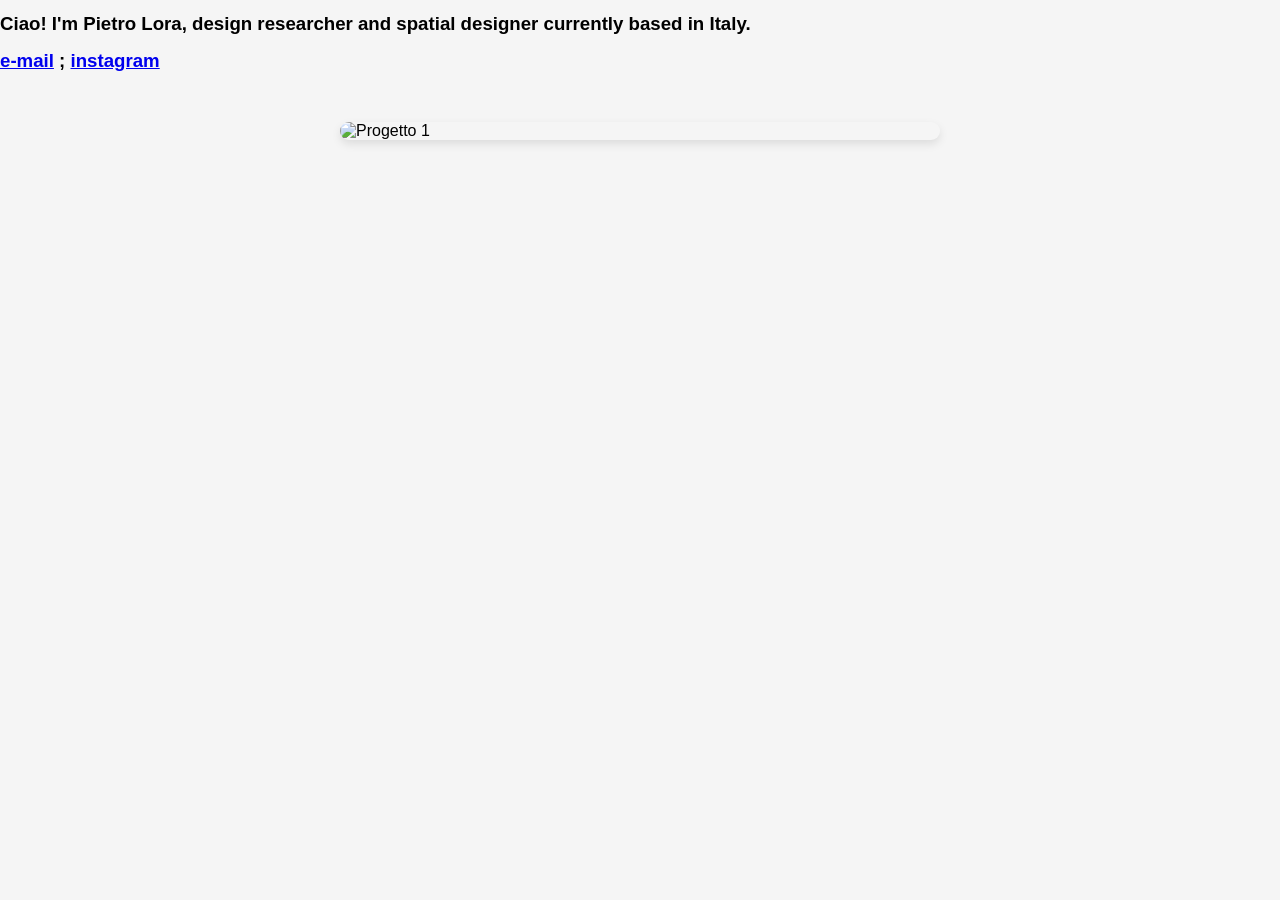
==== index.html @ 7b5fed61 "Update index.html" ====
<!DOCTYPE html>
<html lang="it">
<head>
  <meta charset="UTF-8">
  <title>Pietro Lora – Design Research </title>
  <style>
    @font-face {
      font-family: 'Windsor_Regular';
      src: url('fonts/Windsor_Regular.woff2') format('woff2'),
           url('fonts/Windsor_Regular.woff') format('woff'),
           url('fonts/Windsor_Regular.ttf') format('truetype');
      font-weight: normal;
      font-style: normal;
    }
    body {
      font-family: 'Windsor_Regular', sans-serif;
    }
    h1 {
      font-size: 14pt;
    }
      h2 {
      font-size: 14pt;
    }
  </style>
  <link rel="stylesheet" href="style.css">
</head>
<body>

  <header>
    <h1>Ciao! I'm Pietro Lora, design researcher and spatial designer currently based in Italy. </h1>
      <h2> <a href="mailto:pietrolora24@gmail.com">e-mail</a> ; <a href="https://www.instagram.com/pietro.lora_/" target="_blank">instagram</a> </h2>
  </header>

  <div class="carousel">
    <img src="img/immagine1.jpg" alt="Progetto 1" class="slide active">
    <img src="img/immagine2.jpg" alt="Progetto 2" class="slide">
    <img src="img/immagine3.jpg" alt="Progetto 3" class="slide">
    <img src="img/immagine4.jpg" alt="Progetto 4" class="slide">
    <img src="img/immagine5.jpg" alt="Progetto 5" class="slide">
    <img src="img/immagine6.jpg" alt="Progetto 6" class="slide">
    <img src="img/immagine7.jpg" alt="Progetto 7" class="slide">
    <img src="img/immagine8.jpg" alt="Progetto 8" class="slide">
    <img src="img/immagine9.jpg" class="slide">
  </div>


  <script>
    let current = 0;
    const slides = document.querySelectorAll('.slide');
    const total = slides.length;

    setInterval(() => {
      slides[current].classList.remove('active');
      current = (current + 1) % total;
      slides[current].classList.add('active');
    }, 3000);
  </script>
</body>
</html>
---- style.css ----
body {
  font-family: sans-serif;
  margin: 0;
  padding: 0;
  background: #f5f5f5;
}

.carousel {
  position: relative;
  width: 80%;
  max-width: 600px;
  margin: 50px auto;
  overflow: hidden;
  border-radius: 10px;
  box-shadow: 0 4px 10px rgba(0,0,0,0.1);
}

.slide {
  display: none;
  width: 100%;
}

.slide.active {
  display: block;
}

.prev, .next {
  position: absolute;
  top: 50%;
  transform: translateY(-50%);
  background: rgba(0,0,0,0.5);
  color: white;
  border: none;
  padding: 8px;
  cursor: pointer;
  font-size: 18px;
  border-radius: 50%;
}

.prev { left: 10px; }
.next { right: 10px; }

footer {
  text-align: center;
  margin: 20px;
}

footer a {
  text-decoration: none;
  color: #333;
  font-weight: bold;
}

footer a:hover {
  color: #000;
}
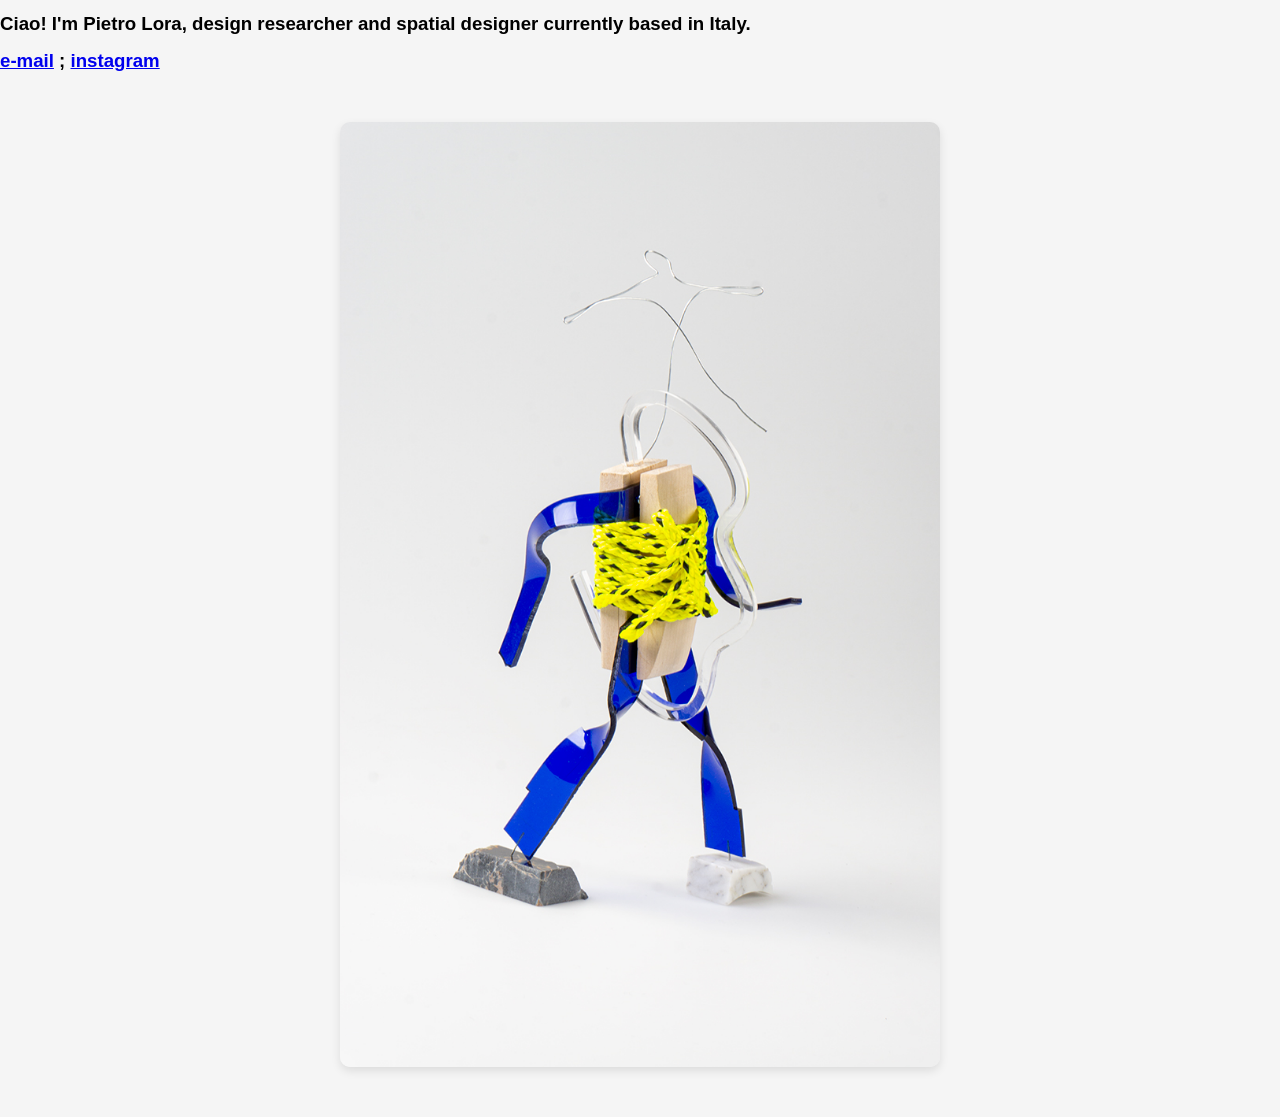
==== commit a9149f6b: "Update index.html" ====
--- a/index.html
+++ b/index.html
@@ -27,20 +27,20 @@
 <body>
 
   <header>
-    <h1>Ciao! I'm Pietro Lora, design researcher and spatial designer currently based in Italy. </h1>
-      <h2> <a href="mailto:pietrolora24@gmail.com">e-mail</a> ; <a href="https://www.instagram.com/pietro.lora_/" target="_blank">instagram</a> </h2>
+    <h1>  Ciao! I'm Pietro Lora, design researcher and spatial designer currently based in Italy. </h1>
+      <h2> <a   href="mailto:pietrolora24@gmail.com">e-mail</a> ; <a href="https://www.instagram.com/pietro.lora_/" target="_blank">instagram</a> </h2>
   </header>
 
   <div class="carousel">
-    <img src="img/immagine1.jpg" alt="Progetto 1" class="slide active">
-    <img src="img/immagine2.jpg" alt="Progetto 2" class="slide">
-    <img src="img/immagine3.jpg" alt="Progetto 3" class="slide">
-    <img src="img/immagine4.jpg" alt="Progetto 4" class="slide">
-    <img src="img/immagine5.jpg" alt="Progetto 5" class="slide">
-    <img src="img/immagine6.jpg" alt="Progetto 6" class="slide">
-    <img src="img/immagine7.jpg" alt="Progetto 7" class="slide">
-    <img src="img/immagine8.jpg" alt="Progetto 8" class="slide">
-    <img src="img/immagine9.jpg" class="slide">
+    <img src="immagine1.jpg" alt="Progetto 1" class="slide active">
+    <img src="immagine2.jpg" alt="Progetto 2" class="slide">
+    <img src="immagine3.jpg" alt="Progetto 3" class="slide">
+    <img src="immagine4.jpg" alt="Progetto 4" class="slide">
+    <img src="immagine5.jpg" alt="Progetto 5" class="slide">
+    <img src="immagine6.jpg" alt="Progetto 6" class="slide">
+    <img src="immagine7.jpg" alt="Progetto 7" class="slide">
+    <img src="immagine8.jpg" alt="Progetto 8" class="slide">
+    <img src="immagine9.jpg" class="slide">
   </div>
 
 
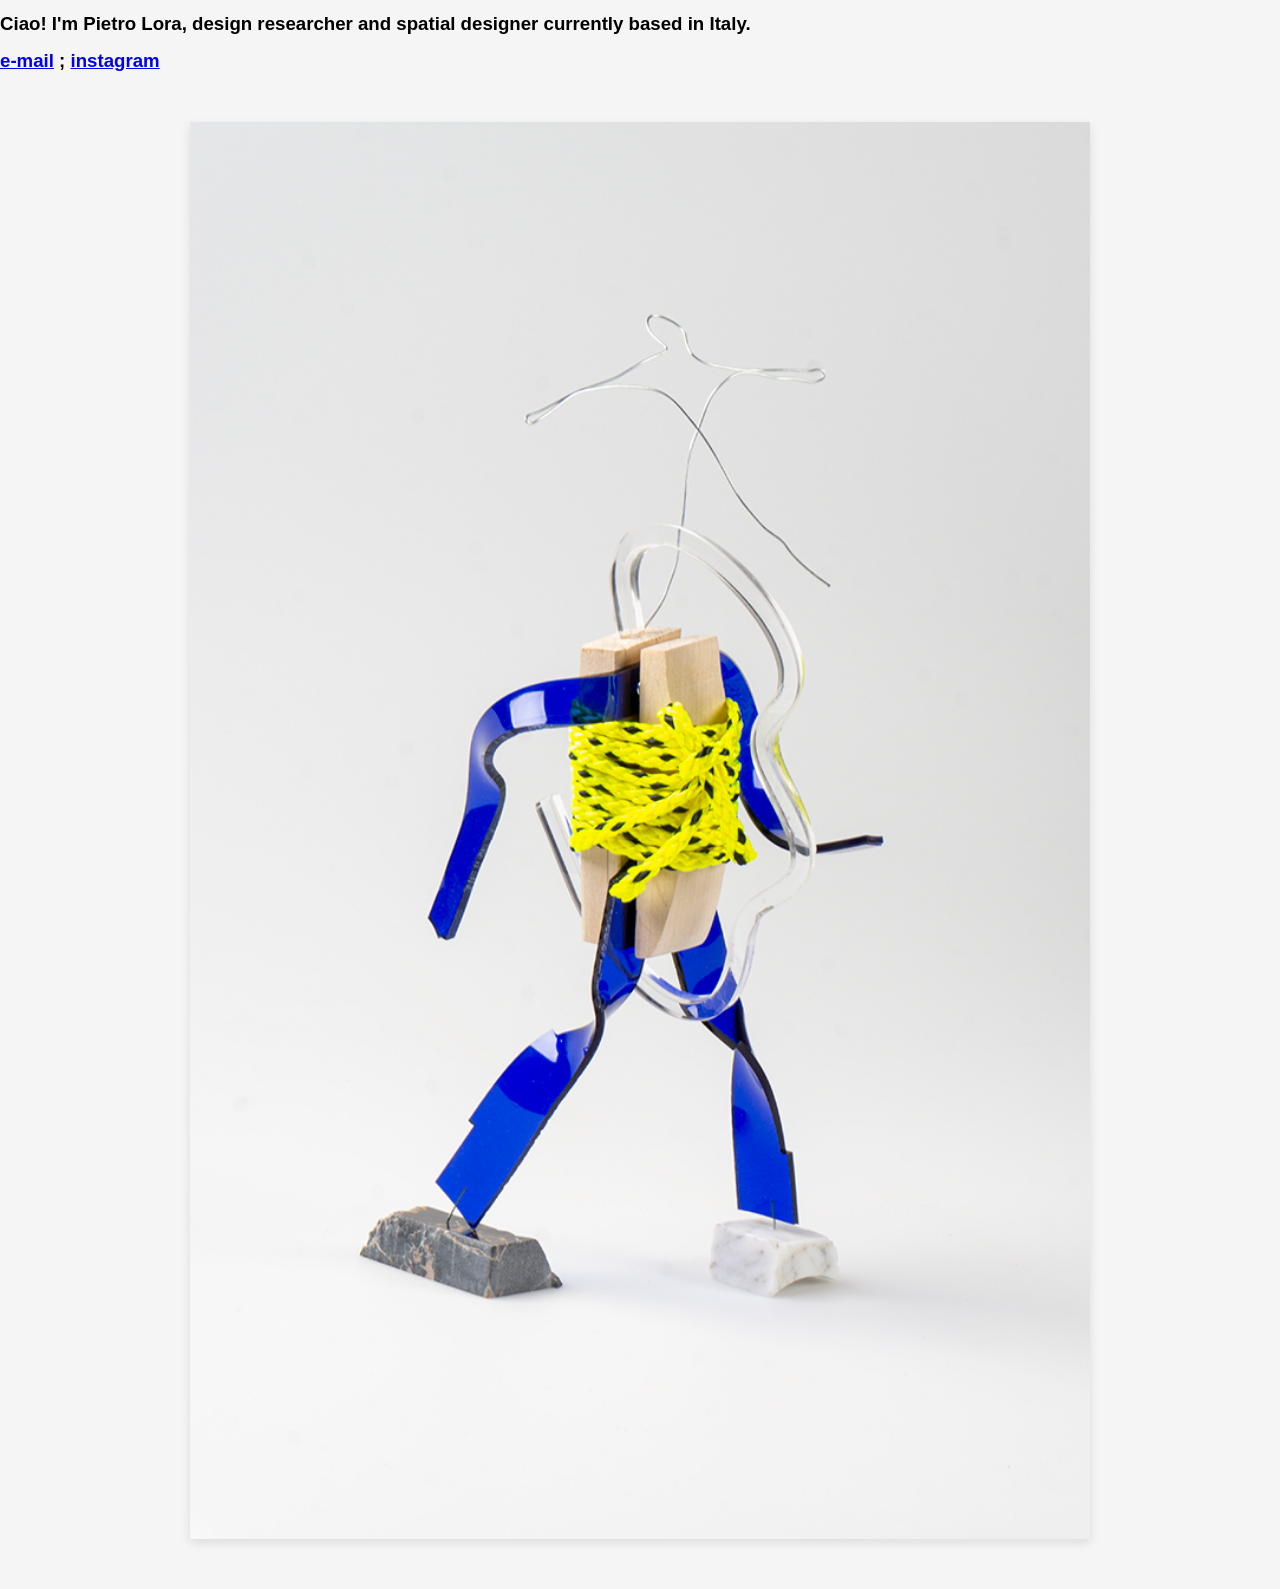
==== commit 78c56e66: "Update index.html" ====
--- a/index.html
+++ b/index.html
@@ -4,16 +4,16 @@
   <meta charset="UTF-8">
   <title>Pietro Lora – Design Research </title>
   <style>
-    @font-face {
-      font-family: 'Windsor_Regular';
-      src: url('fonts/Windsor_Regular.woff2') format('woff2'),
-           url('fonts/Windsor_Regular.woff') format('woff'),
-           url('fonts/Windsor_Regular.ttf') format('truetype');
-      font-weight: normal;
-      font-style: normal;
+   @font-face {
+  font-family: 'Windsor_Regular';
+  src: url('fonts/Windsor_Regular.woff2') format('woff2'),
+       url('fonts/Windsor_Regular.woff') format('woff'),
+       url('fonts/Windsor_Regular.ttf') format('truetype');
+  font-weight: normal;
+  font-style: normal;
     }
     body {
-      font-family: 'Windsor_Regular', sans-serif;
+      font-family: 'Windsor_Regular.ttf', sans-serif;
     }
     h1 {
       font-size: 14pt;
--- a/style.css
+++ b/style.css
@@ -1,5 +1,5 @@
 body {
-  font-family: sans-serif;
+  font-family: 'Windsor_Regular.ttf', sans-serif;
   margin: 0;
   padding: 0;
   background: #f5f5f5;
@@ -7,11 +7,11 @@
 
 .carousel {
   position: relative;
-  width: 80%;
-  max-width: 600px;
+  width: 90%;
+  max-width: 900px;
   margin: 50px auto;
   overflow: hidden;
-  border-radius: 10px;
+  border-radius: 0px;
   box-shadow: 0 4px 10px rgba(0,0,0,0.1);
 }
 
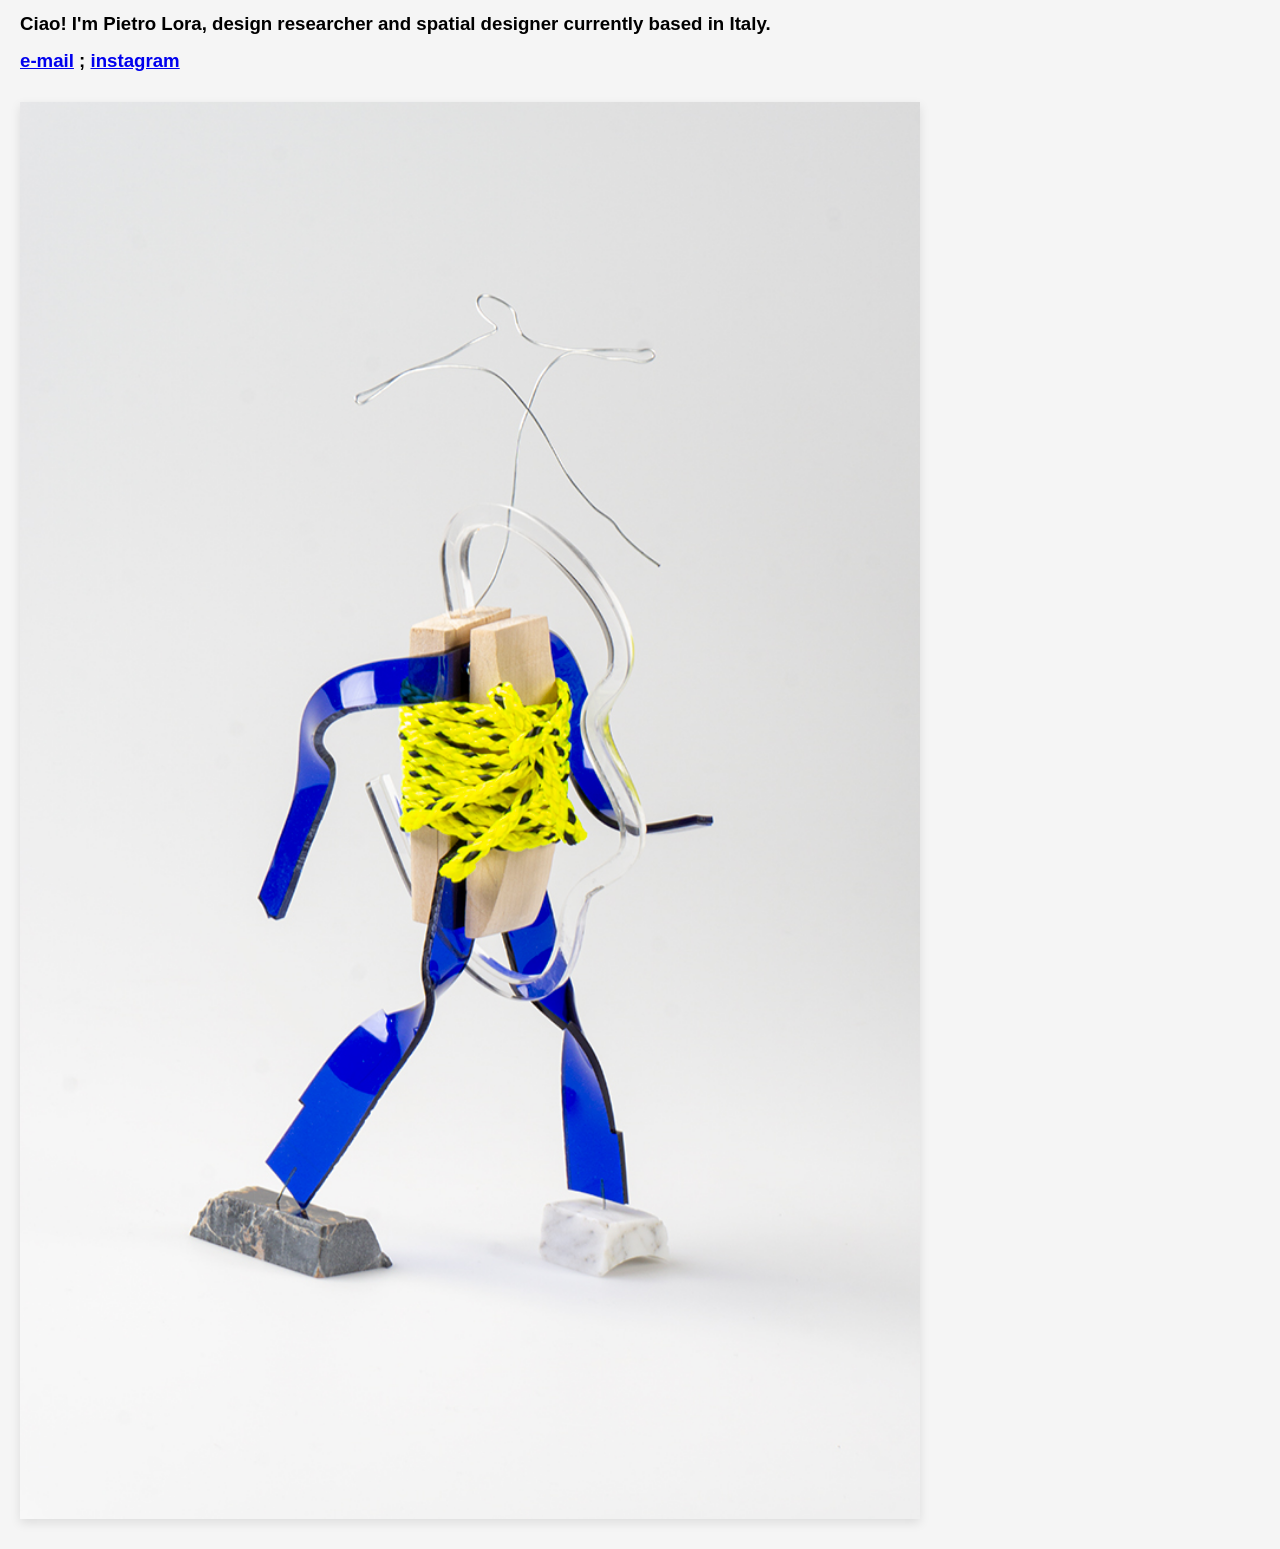
==== commit e67d3c23: "Update index.html" ====
--- a/index.html
+++ b/index.html
@@ -2,47 +2,48 @@
 <html lang="it">
 <head>
   <meta charset="UTF-8">
-  <title>Pietro Lora – Design Research </title>
+  <title>Pietro Lora – Design Research</title>
+  <!-- Carico prima il foglio di stile esterno (così non sovrascrive le regole che seguono) -->
+  <link rel="stylesheet" href="style.css">
+
+  <!-- Regole locali: dichiarazione font e margine sinistro (20px) -->
   <style>
-   @font-face {
-  font-family: 'Windsor_Regular';
-  src: url('fonts/Windsor_Regular.woff2') format('woff2'),
-       url('fonts/Windsor_Regular.woff') format('woff'),
-       url('fonts/Windsor_Regular.ttf') format('truetype');
-  font-weight: normal;
-  font-style: normal;
+    @font-face {
+      font-family: 'Windsor_Regular';
+      src: url('fonts/Windsor_Regular.ttf') format('truetype');
+      font-weight: normal;
+      font-style: normal;
     }
     body {
-      font-family: 'Windsor_Regular.ttf', sans-serif;
+      font-family: 'Windsor_Regular', sans-serif;
+      margin-left: 20px;
     }
-    h1 {
-      font-size: 14pt;
-    }
-      h2 {
-      font-size: 14pt;
-    }
+    h1 { font-size: 14pt; }
+    h2 { font-size: 14pt; }
+
+    /* regole minime per il carosello */
+    .carousel { max-width: 900px; margin: 30px 0; }
+    .slide { display: none; width: 100%; }
+    .slide.active { display: block; }
   </style>
-  <link rel="stylesheet" href="style.css">
 </head>
 <body>
-
   <header>
-    <h1>  Ciao! I'm Pietro Lora, design researcher and spatial designer currently based in Italy. </h1>
-      <h2> <a   href="mailto:pietrolora24@gmail.com">e-mail</a> ; <a href="https://www.instagram.com/pietro.lora_/" target="_blank">instagram</a> </h2>
+    <h1>Ciao! I'm Pietro Lora, design researcher and spatial designer currently based in Italy.</h1>
+    <h2><a href="mailto:pietrolora24@gmail.com">e-mail</a> ; <a href="https://www.instagram.com/pietro.lora_/" target="_blank">instagram</a></h2>
   </header>
 
   <div class="carousel">
-    <img src="immagine1.jpg" alt="Progetto 1" class="slide active">
-    <img src="immagine2.jpg" alt="Progetto 2" class="slide">
-    <img src="immagine3.jpg" alt="Progetto 3" class="slide">
-    <img src="immagine4.jpg" alt="Progetto 4" class="slide">
-    <img src="immagine5.jpg" alt="Progetto 5" class="slide">
-    <img src="immagine6.jpg" alt="Progetto 6" class="slide">
-    <img src="immagine7.jpg" alt="Progetto 7" class="slide">
-    <img src="immagine8.jpg" alt="Progetto 8" class="slide">
-    <img src="immagine9.jpg" class="slide">
+    <img src="img/immagine1.jpg" alt="Progetto 1" class="slide active">
+    <img src="img/immagine2.jpg" alt="Progetto 2" class="slide">
+    <img src="img/immagine3.jpg" alt="Progetto 3" class="slide">
+    <img src="img/immagine4.jpg" alt="Progetto 4" class="slide">
+    <img src="img/immagine5.jpg" alt="Progetto 5" class="slide">
+    <img src="img/immagine6.jpg" alt="Progetto 6" class="slide">
+    <img src="img/immagine7.jpg" alt="Progetto 7" class="slide">
+    <img src="img/immagine8.jpg" alt="Progetto 8" class="slide">
+    <img src="img/immagine9.jpg" alt="Progetto 9" class="slide">
   </div>
-
 
   <script>
     let current = 0;
--- a/style.css
+++ b/style.css
@@ -1,5 +1,5 @@
 body {
-  font-family: 'Windsor_Regular.ttf', sans-serif;
+  font-family: 'Windsor_Regular', sans-serif;
   margin: 0;
   padding: 0;
   background: #f5f5f5;
@@ -7,8 +7,8 @@
 
 .carousel {
   position: relative;
-  width: 90%;
-  max-width: 900px;
+  width: 80%;
+  max-width: 700px;
   margin: 50px auto;
   overflow: hidden;
   border-radius: 0px;
